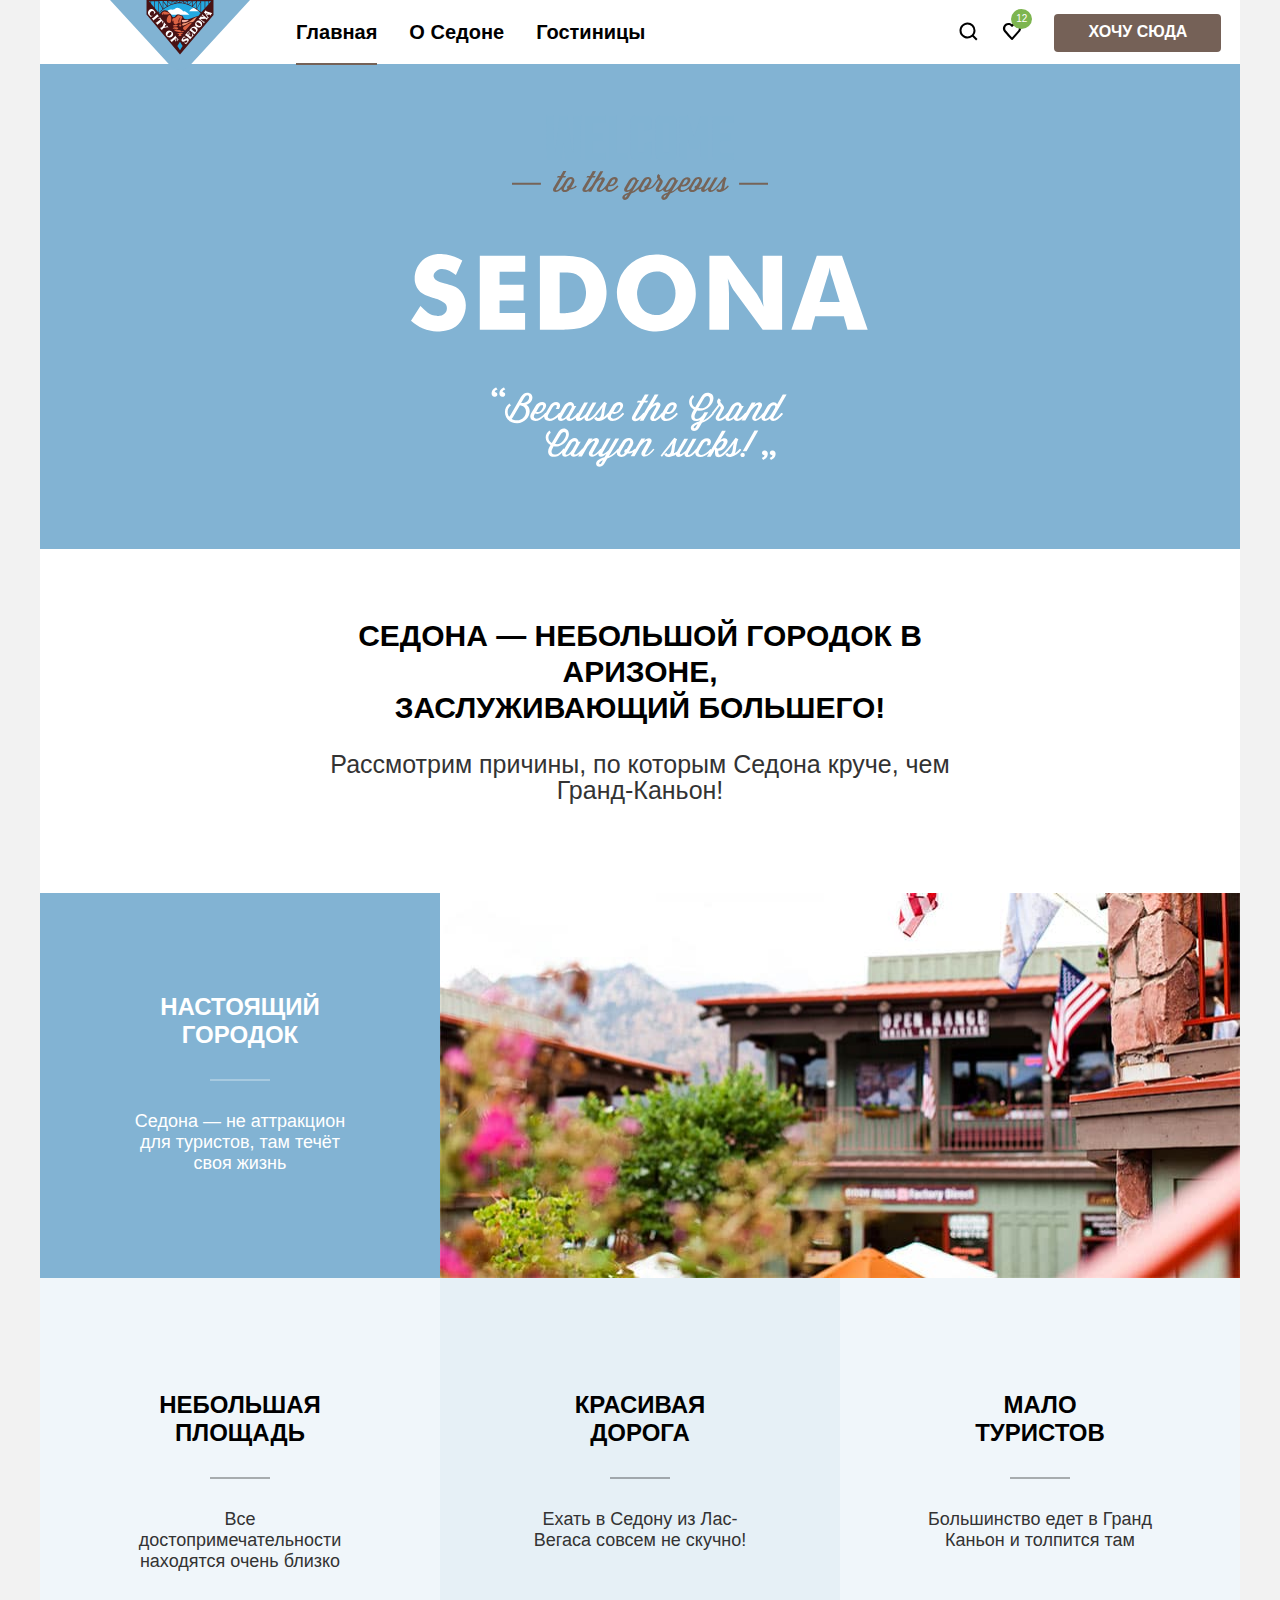
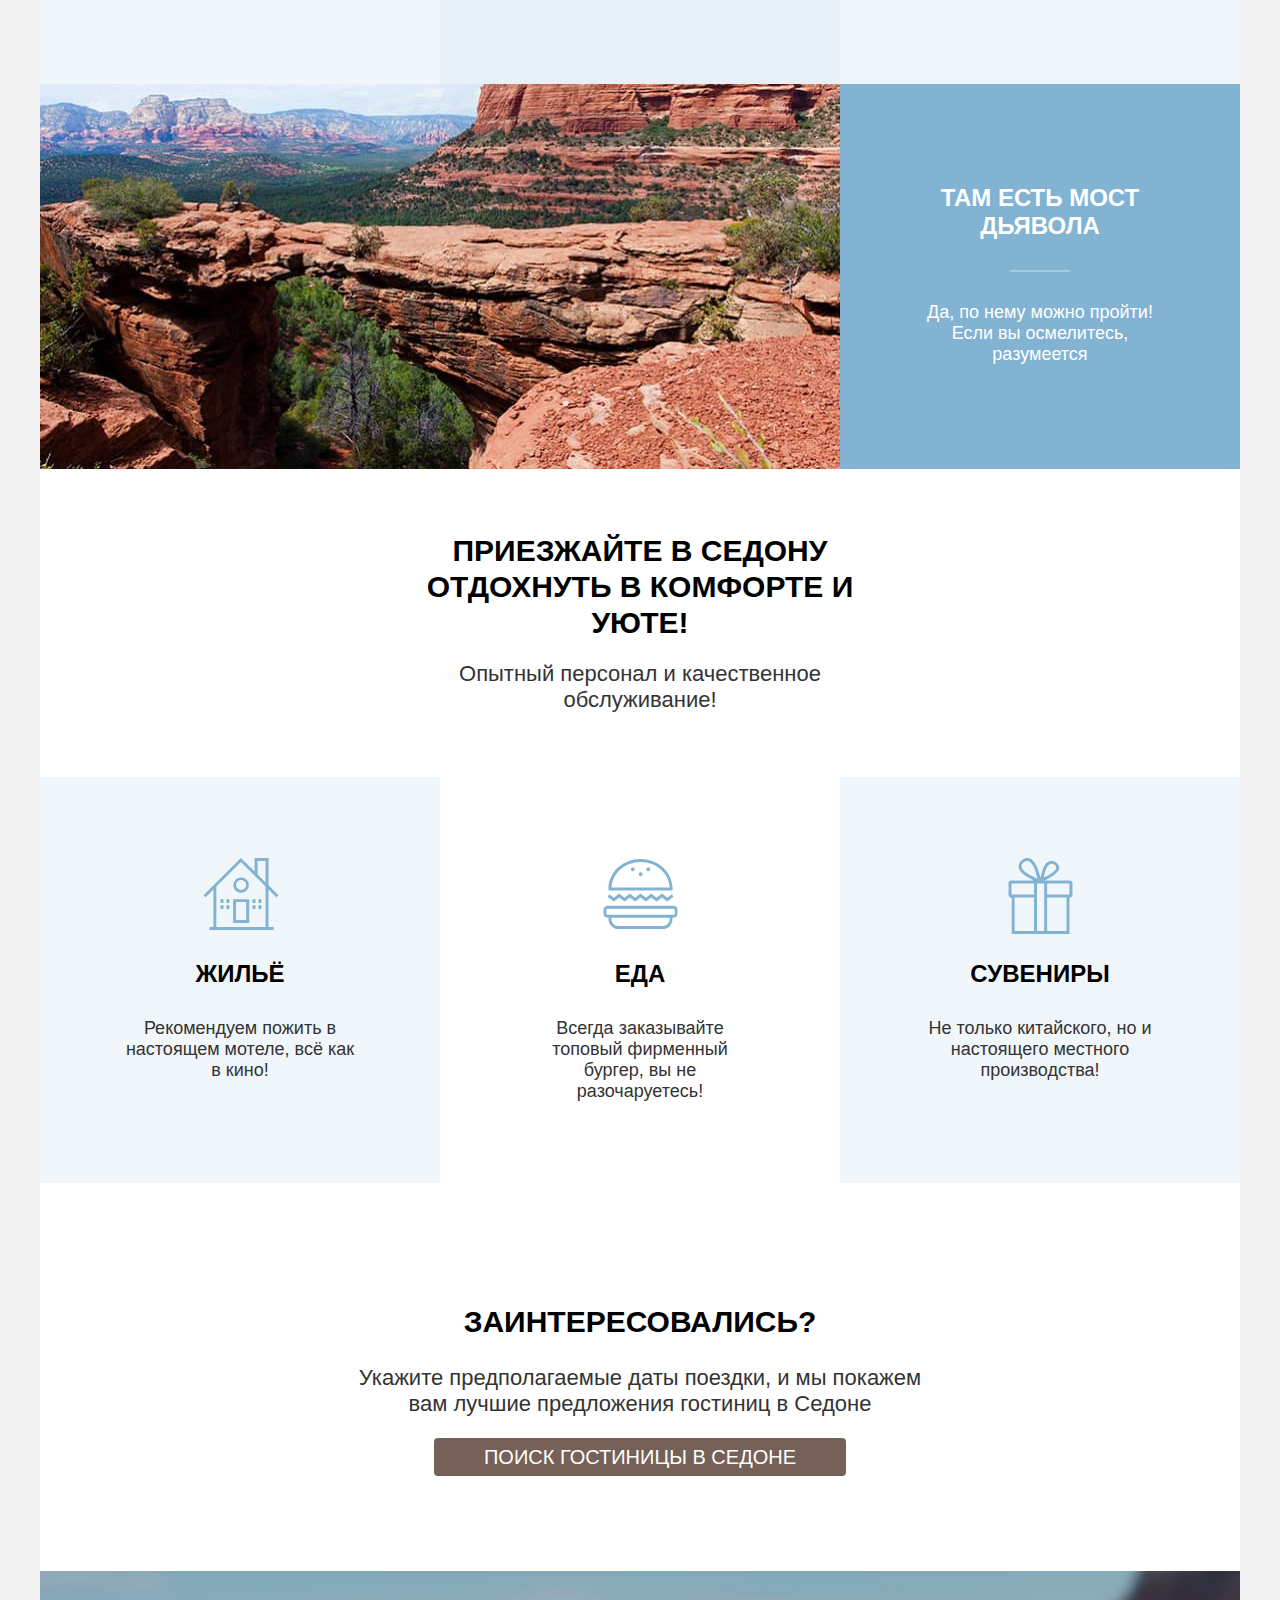
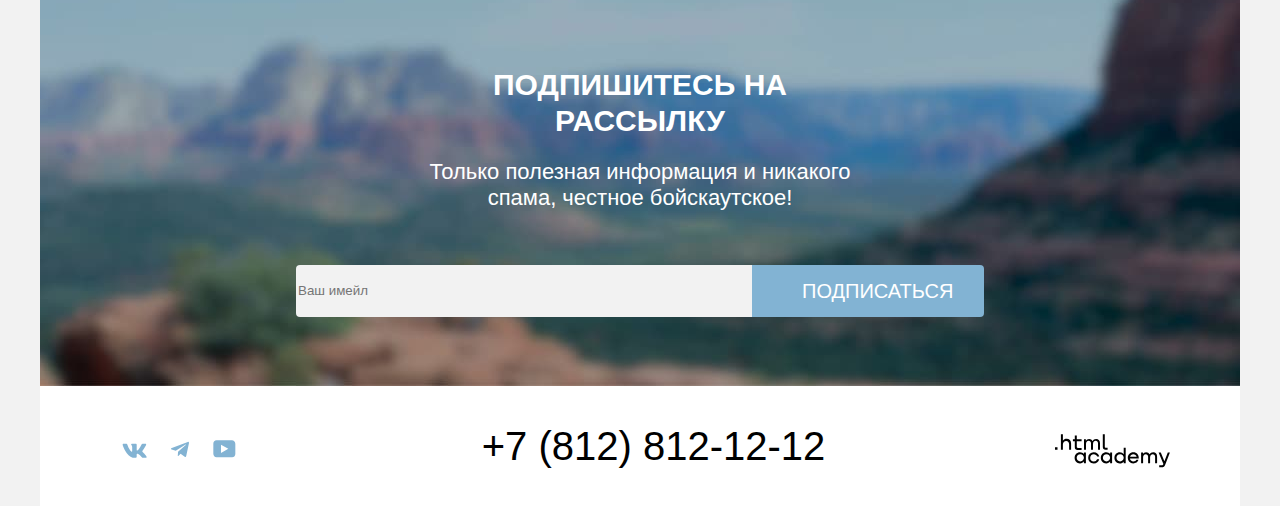
==== 8/index.html @ 2a5f6c81 ":heavy_check_mark: Сборка #8" ====
<!DOCTYPE html>
<html lang="ru">
  <head>
    <meta charset="utf-8">
    <title>Седона</title>
    <link rel="stylesheet" href="styles/styles.css">
    <base href="https://htmlacademy-htmlcss.github.io/2275235-sedona-36/8/">
</head>
  <body>
    <div class="content">
      <header class="page-header">
          <a><img class="logo" src="/images/logos/logo.svg" width="140" height="70" alt="Логотип Города Седона."></a>
        <nav class="navigation">
          <ul class="navigation-list">
            <li class="navigation-items">
              <a class="navigation-link lefthand">
                Главная
              </a>
            </li>
            <li class="navigation-items">
              <a class="navigation-link" href="#">
                О Седоне
              </a>
            </li>
            <li class="navigation-items">
              <a class="navigation-link" href="catalog.html">
                Гостиницы
              </a>
            </li>
          </ul>
          <ul class="navigation-list navigation-user">
            <li class="navigation-items">
              <a class="navigation-link" href="#">
                <span class="visually-hidden">
                Поиск.
              </span>
              </a>
            </li>
            <li class="navigation-items navigation-like">
              <a class="navigation-link" href="#">
                <span class="visually-hidden">
                Лайки.
              </span>
              </a>
            </li>
            <li class="navigation-items">
              <a class="want navigation-link btn" href="#">
                Хочу сюда
              </a>
            </li>
          </ul>
        </nav>
      </header>
      <main class="main-container main-index">
        <section class="about">
        <h1 class="visually-hidden">Добро пожаловать в "Седону"</h1>
        <img class="welcome" src="images/welcome.svg" width="458" height="352" alt="горы.">
        </section>
        <section class="advantages">
          <h2 class="visually-hidden">Преимущества</h2>
          <p class="remake">Седона — небольшой городок в Аризоне,<br>
          заслуживающий большего!</p>
          <p class="gray">Рассмотрим причины, по которым Седона круче, чем Гранд-Каньон!</p>
          <!--приемущества-->
          <ul class="advantages-list">
            <li class="advantages-item turquoise-advantages-item">
              <div class="index-image">
                <h3 class="advantages-title turquoise-advantages-title">Настоящий городок</h3>
                <p class="advantages-description turquoise-advantages-description">Седона — не аттракцион для туристов, там течёт своя жизнь</p>
              </div>
              <img class="picture" src="images/hotels/photo-1.jpg" width="800" height="385" alt="отель.">
            </li>
            <li class="advantages-item blue-advantages-item">
                <h3 class="advantages-title light-advantages-title">Небольшая площадь</h3>
                <p class="advantages-description center-advantages-description">Все достопримечательности находятся очень близко</p>
            </li>
            <li class="advantages-item center-advantages-item">
                <h3 class="advantages-title light-advantages-title">Красивая дорога</h3>
                <p class="advantages-description center-advantages-description">Ехать в Седону из Лас-Вегаса совсем не скучно!</p>
            </li>
            <li class="advantages-item blue-advantages-item">
                <h3 class="advantages-title light-advantages-title">Мало туристов</h3>
                <p class="advantages-description center-advantages-description">Большинство едет в Гранд Каньон и толпится там</p>
            </li>
            <li class="advantages-item turquoise-advantages-item">
              <img class="picture" src="images/canyon.jpg" width="800" height="385" alt="каньон.">
              <div class="index-image">
                <h3 class="advantages-title turquoise-advantages-title">Там есть мост дьявола</h3>
                <p class="advantages-description turquoise-advantages-description">Да, по нему можно пройти! Если вы осмелитесь, разумеется</p>
            </div>
            </li>
            <li class="lover-advantages-item">
                <h3 class="advantages-title lover-advantages-title">Приезжайте в Седону отдохнуть в комфорте и уюте!</h3>
                <p class="advantages-description lover-advantages-description">Опытный персонал и качественное обслуживание!</p>
            </li>
        </ul>
        <!--особенности-->
        <ul class="features">
          <li class="features-item edges-features-item">
              <h2 class="features-title">Жильё</h2>
              <p class="features-description">Рекомендуем пожить в настоящем мотеле,
                всё как в кино!</p>
          </li>
          <li class="features-item food-features-item">
              <h2 class="features-title food-features-title">Еда</h2>
              <p class="features-description food-features-description">Всегда заказывайте
                топовый фирменный бургер, вы не разочаруетесь!</p>
          </li>
          <li class="features-item edges-features-item">
              <h2 class="features-title">Сувениры</h2>
              <p class="features-description">Не только китайского,
                но и настоящего местного производства!</p>
          </li>
        </ul>
      </section>
      <!--сервис-->
      <section class="services">
        <div class="interested">
          <h2 class="services-title">Заинтересовались?</h2>
          <p class="services-text">Укажите предполагаемые даты поездки, и мы покажем вам лучшие предложения гостиниц в Седоне</p>
          <a class="services-link-botton btn" href="#">ПОИСК ГОСТИНИЦЫ В седоне</a>
        </div>
      </section>
      <section class="subscribe">
        <h2 class="subscribe-title"> Подпишитесь на рассылку</h2>
        <p class="subscribe-item">Только полезная информация и никакого спама, честное бойскаутское!</p>
        <form class="subscribe-form" action="https://echo.htmlacademy.ru/" method="post">
          <input class="box" type="email" id="email-field" name="subscribe-name" placeholder="Ваш имейл">
          <button class="button-email-btn" type="submit"><span class="email-btn-text">Подписаться</span></button>
        </form>
      </section>
      </main>
      <!--подвал-->
      <footer class="page-footer">
          <section class="footer-socials">
            <h2 class="visually-hidden">социальные сети</h2>
            <ul class="footer-socials-list">
              <li class="footer-socials-item">
                <a class="footer-socials-link" href="https://vk.com/htmlacademy">
                  <svg class="socials-icon" aria-hidden="true" focusable="false" xmlns="http://www.w3.org/2000/svg" width="25" height="15" fill="#83B3D3"><path fill-rule="evenodd" d="M24.12 1.8c.16-.54 0-.94-.8-.94H20.7c-.67 0-.98.34-1.15.73 0 0-1.33 3.2-3.22 5.27-.61.6-.9.8-1.23.8-.16 0-.41-.2-.41-.75v-5.1c0-.66-.19-.95-.74-.95H9.82c-.42 0-.67.3-.67.59 0 .62.95.76 1.04 2.51v3.8c0 .83-.15.98-.48.98-.9 0-3.06-3.2-4.34-6.88-.25-.72-.5-1-1.18-1H1.57c-.75 0-.9.34-.9.73 0 .68.89 4.07 4.14 8.55 2.17 3.06 5.23 4.72 8 4.72 1.68 0 1.88-.37 1.88-1v-2.32c0-.74.16-.88.7-.88.38 0 1.05.19 2.6 1.66 1.79 1.75 2.08 2.54 3.08 2.54h2.63c.75 0 1.12-.37.9-1.1-.23-.72-1.08-1.77-2.2-3.02-.62-.71-1.54-1.48-1.82-1.86-.39-.5-.28-.71 0-1.15 0 0 3.2-4.42 3.54-5.93Z" clip-rule="evenodd"/></svg>
                  <span class="visually-hidden">Вконтакте.</span>
                </a>
              </li>
              <li class="footer-socials-item">
                <a class="footer-socials-link" href="https://t.me/htmlacademy">
                  <svg class="socials-icon" aria-hidden="true" xmlns="http://www.w3.org/2000/svg" width="18" height="17" fill="#83B3D3"><path d="M16.79.96.84 7.1c-1.09.44-1.08 1.05-.2 1.32l4.1 1.28 9.47-5.98c.44-.27.85-.13.52.17l-7.68 6.93-.28 4.22c.41 0 .6-.2.83-.41l1.99-1.94 4.13 3.06c.77.42 1.31.2 1.5-.71l2.72-12.8c.28-1.1-.43-1.61-1.16-1.28Z"/></svg>
                  <span class="visually-hidden">Твиттер.</span>
                </a>
              </li>
              <li class="footer-socials-item">
                <a class="footer-socials-link" href="https://www.youtube.com/user/htmlacademyru">
                  <svg class="socials-icon" aria-hidden="true" xmlns="http://www.w3.org/2000/svg" width="23" height="18" fill="#83B3D3"><path d="M18.94.36H3.51C1.65.36.33 1.95.33 3.76v10.09c0 1.91 1.32 3.5 3.18 3.5h15.65c1.64 0 3.17-1.59 3.17-3.4V3.76c-.22-1.8-1.53-3.4-3.39-3.4ZM7.99 12.89V4.82l7.34 4.04-7.34 4.03Z"/></svg>
                  <span class="visually-hidden">Youtube.</span>
                </a>
              </li>
            </ul>
          </section>
          <section class="footer-contacts">
            <h2 class="visually-hidden">Контакты</h2>
            <address class="footer-contacts-phone-address">
              <a class="footer-contacts-phone" href="tel:+78128121212">+7 (812) 812-12-12</a>
            </address>
            <a class="footer-contacts-link" href="https://htmlacademy.ru/">
              <svg class="footer-logo" aria-hidden="true xmlns="http://www.w3.org/2000/svg" width="115" height="34" fill="#000"><path d="M0 13.26v2.6h2.5v-2.6H0Zm11.6-8.4c-1.6 0-2.8.7-3.6 1.7h-.1V.36h-2v15.5h2v-5.3c0-2.1 1.3-3.6 3.3-3.6 1.8 0 2.9 1.4 2.9 3.2v5.7h2v-6.1c.1-3-1.8-4.9-4.5-4.9Zm15 .3h-4.8v-3.7h-2v3.8h-1.9v2h1.9v6c0 1.7 1 2.7 2.7 2.7h4.1v-2h-3.7c-.7 0-1.1-.4-1.1-1.1v-5.7h4.8v-2Zm14.5-.2c-1.6 0-2.9.8-3.5 2.1h-.1c-.6-1.2-1.8-2.1-3.4-2.1-1.4 0-2.5.8-3.1 1.8h-.1v-1.6H29v10.6h2v-5.4c0-2 1-3.5 2.6-3.5 1.5 0 2.4 1 2.4 2.6v6.3h2v-5.6c0-2.4 1.4-3.3 2.6-3.3 1.5 0 2.4 1 2.4 2.6v6.3h2v-6.5c.1-2.5-1.4-4.3-3.9-4.3Zm6.7 8.1c0 1.7 1 2.7 2.8 2.7h2v-2h-1.7c-.7 0-1.1-.4-1.1-1.1V.36h-2v12.7Zm-18.9 7c-.9-1.1-2.2-1.8-3.9-1.8-3.1 0-5.4 2.3-5.4 5.6s2.3 5.6 5.4 5.6c1.8 0 3-.8 3.8-1.9h.1v1.6h2v-10.6h-2v1.5Zm-3.6 7.4c-2.2 0-3.6-1.6-3.6-3.6s1.4-3.6 3.6-3.6 3.6 1.6 3.6 3.6c0 1.9-1.4 3.6-3.6 3.6Zm18.9-5.1c-.5-2.4-2.6-4.1-5.4-4.1a5.4 5.4 0 0 0-5.6 5.6c0 3.1 2.2 5.6 5.6 5.6 2.8 0 4.9-1.8 5.4-4.2h-2.1a3.4 3.4 0 0 1-3.3 2.3c-2.2 0-3.6-1.6-3.6-3.6s1.4-3.6 3.6-3.6c1.6 0 2.8 1 3.3 2.2h2.1v-.2Zm10.9-2.3c-.9-1.1-2.2-1.8-3.9-1.8-3.1 0-5.4 2.3-5.4 5.6s2.3 5.6 5.4 5.6c1.8 0 3-.8 3.8-1.9h.1v1.6h2v-10.6h-2v1.5Zm-3.6 7.4c-2.2 0-3.6-1.6-3.6-3.6s1.4-3.6 3.6-3.6 3.6 1.6 3.6 3.6c0 1.9-1.5 3.6-3.6 3.6Zm17.2-7.3c-.9-1.1-2.2-1.9-3.9-1.9-3.1 0-5.4 2.3-5.4 5.6s2.2 5.6 5.4 5.6c1.7 0 3-.8 3.8-1.8h.1v1.5h2v-15.4h-2v6.4Zm-3.6 7.3c-2.2 0-3.6-1.6-3.6-3.6s1.4-3.6 3.6-3.6 3.6 1.6 3.6 3.6c-.1 2-1.5 3.6-3.6 3.6Zm13.2-9.2c-3.3 0-5.5 2.5-5.5 5.6 0 3 2.1 5.6 5.5 5.6 2.5 0 4.5-1.3 5.2-3.6h-2.1c-.5 1-1.6 1.6-3 1.6-1.9 0-3.3-1.3-3.4-2.9h8.8c.2-3.6-2-6.3-5.5-6.3Zm0 1.9c1.7 0 3 1 3.3 2.6h-6.5c.3-1.5 1.5-2.6 3.2-2.6Zm19.9-1.9c-1.6 0-2.9.8-3.6 2h-.1c-.6-1.2-1.8-2-3.4-2-1.4 0-2.5.7-3.1 1.8v-1.5h-1.9v10.6h2v-5.4c0-2 1-3.4 2.6-3.5 1.5 0 2.4 1 2.4 2.6v6.3h2v-5.6c0-2.4 1.4-3.3 2.6-3.3 1.5 0 2.4 1 2.4 2.6v6.3h2v-6.5c.1-2.6-1.4-4.4-3.9-4.4Zm11.2 9.1-3.6-8.9h-2.2l4.8 11.6c-.3.9-.7 1.2-1.7 1.2h-2.5v2h2.5c1.8 0 2.8-.8 3.5-2.6l4.7-12.2h-2.1l-3.4 8.9Z"/></svg>
            </a>
          </section>
      </footer>
    </div>
  </body>
</html>
---- 8/styles/styles.css ----
@font-face {
  font-family: "PT Sans";
  font-style: normal;
  font-weight: 400;
  src: url(/fonts/ptsans-400.woff2) format("woff2");
  font-display: swap;
}
@font-face {
  font-family: "PT Sans";
  font-style: normal;
  font-weight: 700;
  src: url(/fonts/ptsans-700.woff2) format("woff2");
  font-display: swap;
}
html {
  height: 100%;
}
body {
  height: 100%;
  margin: 0;
  padding: 0;
  font-family: "PT Sans", sans-serif;
  font-size: 22px;
  line-height: 26px;
  align-items: center;
  color: #333333;
  background-color: #F2F2F2;
}
.visually-hidden {
  position: absolute;
  width: 1px;
  height: 1px;
  margin: -1px;
  padding: 0;
  border: 0;
  clip: rect(0 0 0 0);
  overflow: hidden;
}
.content {
  background-color: #ffffff;
  width: 1200px;
  margin: 0 auto;
  display: flex;
  flex-direction: column;
  min-height: 100%;
}
/*навигация*/
.page-header {
  display: flex;
  height: 64px;
}
.logo {
  cursor: pointer;
  margin-left: 70px;
  margin-right: 30px;
  position: relative;
}
.navigation {
  display: flex;
  flex-wrap: wrap;
}
.navigation-list {
  list-style: none;
  display: flex;
  margin: 0;
  padding: 0;
  min-width: 339px;
  height: 64px;
}
.navigation-user {
  margin-left: 285px;
  min-width: 268px;
}
.navigation-user .navigation-link {
  min-width: 12px;
  min-height: 22px;
}
.navigation-user .navigation-items:nth-child(1) .navigation-link {
  background-image: url("/images/icons/search.svg");
  background-repeat: no-repeat;
  background-position: center;
}
.navigation-user .navigation-items:nth-child(2) .navigation-link {
  background-image: url("/images/icons/heart.svg");
  background-repeat: no-repeat;
  background-position: center;
}
.navigation-link {
  position: relative;
  display: block;
  padding: 20px 16px;
  font-size: 20px;
  line-height: 24px;
  font-weight: 700;
  color: #000000;
  text-decoration: none;
  cursor: pointer;
}
.lefthand::before {
  content: "";
  position: absolute;
  right: 16px;
  left: 16px;
  bottom: -1px;
  border-bottom: 2px solid #756257;
}
.navigation-items {
  position: relative;
}
.navigation-like::before {
  content: "12";
  position: absolute;
  padding: 5px;
  bottom: 35px;
  right: 2px;
  background-color: #7DB54F;
  border-radius: 50%;
  color: #ffffff;
  font-size: 10px;
  line-height: 10px;
  z-index: 1;
}
.want {
  margin-left: 20px;
  margin-top: 14px;
  margin-bottom: 14px;
  font-size: 16px;
  line-height: 20px;
  text-transform: uppercase;
  color: #ffffff;
  background-color: #756157;
  padding: 8px 34px;
  border-radius: 4px;
  cursor: pointer;
}
.btn:hover,
.btn:focus {
  background-color: rgba(97, 80, 72, 1);
}
.btn:active {
  background-color: rgba(117, 97, 87, 1);
}
.btn:disabled {
  background-color: rgba(229, 229, 229, 1);
}
/*меню*/
.main-container {
  flex-grow: 1;
}
.main-index {
  font-size: 18px;
  line-height: 21px;
  text-align: center;
}
.about {
  background-image: url("/images/background/background.jpg");
  background-repeat: no-repeat;
  background-size: 100%  auto;
  background-color: #82B3D3;
  height: 485px;
}
.welcome {
  display: block;
  margin: 0 auto;
  padding-top: 51px;
  padding-bottom: 25px;
}
.about::after {
  content: "";
  background-image: url("/images/level.svg");
  background-repeat: no-repeat;
  display: block;
  background-size: 100% auto;
  height: 57px;
}
/*приемущества*/
.remake {
  width: 620px;
  margin-left: auto;
  margin-right: auto;
  margin-top: 69px;
  margin-bottom: 25px;
  font-size: 30px;
  line-height: 36px;
  font-weight: 700;
  color: #000000;
  text-transform: uppercase;
}
.gray {
  width: 651px;
  margin-left: auto;
  margin-right: auto;
  margin-bottom: 90px;
  font-size: 25px;
  line-height: 26px;
}
/*список*/
.advantages-list {
  margin-top: 21px;
  display: flex;
  justify-content: space-between;
  flex-wrap: wrap;
  margin: 0;
  padding: 0;
  list-style: none;
}
.advantages-item {
  width: 400px;
  min-height: 385px;
}
.advantages-description {
  margin: 0;
}
.index-image {
  width: 230px;
  margin: 100px 85px;
}
.center-advantages-description {
  padding-left: 85px;
  padding-right: 85px;
  padding-bottom: 112.5px;
}
.advantages-title {
  margin: 0;
  font-size: 24px;
  line-height: 28px;
  text-transform: uppercase;
}
.light-advantages-title {
  padding-top: 112.5px;
  padding-left: 112.5px;
  padding-right: 112.5px;
  color: #000000;
}
.turquoise-advantages-title::after {
  display: block;
  content: "";
  width: 60px;
  margin: 0 auto;
  margin-top: 30px;
  margin-bottom: 30px;
  border-bottom: 2px solid rgba(255, 255, 255, 0.3);
}
.light-advantages-title::after {
  display: block;
  content: "";
  width: 60px;
  margin: 0 auto;
  margin-top: 30px;
  margin-bottom: 30px;
  border-bottom: 2px solid rgba(0, 0, 0, 0.3);
}
.center-advantages-title {
  color: #000000;
  padding-top: 112.5px;
  padding-left: 112.5px;
  padding-right: 112.5px;
}
.turquoise-advantages-item {
  display: flex;
  width: 1200px;
  background-color: #82B3D3;
}
.turquoise-advantages-title {
  color: #ffffff;
}
.turquoise-advantages-description {
  color: #ffffff;
}
.blue-advantages-item {
  background-color: rgba(131, 179, 211, 0.12);
}
.center-advantages-item {
  background-color: rgba(131, 179, 211, 0.2);
}
.lover-advantages-item {
  background-color: #ffffff;
  width: 505px;
  margin-left: auto;
  margin-right: auto;
}
.lover-advantages-title {
  color: #000000;
  font-size: 30px;
  line-height: 36px;
  margin-top: 64px;
  margin-bottom: 20px;
  text-transform: uppercase;
}
.lover-advantages-description {
  font-size: 22px;
  line-height: 26px;
  width: 490px;
  margin-top: 20px;
  margin-bottom: 64px;
  margin-left: auto;
  margin-right: auto;
}
/*особености*/
.features {
  display: flex;
  margin: 0;
  padding: 0;
  list-style: none;
}
.features-item {
  background-position: 50% 81px;
  background-repeat: no-repeat;
  width: 400px;
  min-height: 385px;
}
.features-title {
  width: 230px;
  margin-top: 183px;
  margin-bottom: 30px;
  margin-left: auto;
  margin-right: auto;
}
.features-description {
  width: 230px;
  margin-left: auto;
  margin-right: auto;
  margin-top: 30px;
  margin-bottom: 81px;
}
.edges-features-item:nth-child(1) {
  background-image: url("/images/icons/Advantage-icon.svg");
  background-color: rgba(131, 179, 211, 0.12);
}
.food-features-item {
  background-image: url("/images/icons/Advantage-icon1.svg");
}
.edges-features-item:nth-child(3) {
  background-image: url("/images/icons/Advantage-icon-2.svg");
  background-color: rgba(131, 179, 211, 0.12);
}
.features-title {
  font-size: 24px;
  line-height: 28px;
  color: #000000;
  text-transform: uppercase;
}
.food-features-item {
  background-color: #ffffff;
}
/*сервис*/
.services {
  padding-top: 96px;
  padding-bottom: 96px;
}
.services-title {
  font-size: 30px;
  line-height: 36px;
  color: #000000;
  text-transform: uppercase;
}
.interested {
  width: 592px;
  margin: 0 auto;
}
.services-text {
  font-size: 22px;
  line-height: 26px;
}
.services-link-botton {
  border-radius: 4px;
  font-size: 20px;
  line-height: 36px;
  color: #ffffff;
  background-color: #756157;
  text-decoration: none;
  text-transform: uppercase;
  padding: 8px 50px;
  cursor: pointer;
}
.subscribe {
  background-image: url("/images/background/background-1.jpg");
  background-size: 100% auto;
  background-repeat: no-repeat;
  background-color: #82B3D3;
  height: 415px;
  text-align: center;
}
.subscribe-title {
  width: 404px;
  padding-top: 96px;
  margin-left: auto;
  margin-right: auto;
  padding-bottom: 20px;
  margin-top: 0;
  margin-bottom: 0;
  font-size: 30px;
  line-height: 36px;
  color: #ffffff;
  text-transform: uppercase;
}
.subscribe-item {
  width: 475px;
  margin-top: 0;
  margin-left: auto;
  margin-right: auto;
  margin-bottom: 54px;
  font-size: 22px;
  line-height: 26px;
  color: #ffffff;
}
.subscribe-form {
  display: flex;
  flex-direction: row;
  justify-content: center;
}
.box {
  width: 452px;
  border: none;
  border-radius: 4px 0 0 4px;
}
.button-email-btn {
  width: 232px;
  padding: 8px 50px;
  border: none;
  border-radius: 0 4px 4px 0;
  font-size: 20px;
  line-height: 36px;
  text-transform: uppercase;
  background-color: #82B3D3;
  color: #ffffff;
  cursor: pointer;
}
.button-email-btn:hover,
.accomodation-btn:hover,
.button:hover,
.button-email-btn:focus,
.accomodation-btn:focus,
.button:focus {
  background-color: rgba(104, 162, 202, 1);
}
.button-email-btn:active,
.accomodation-btn:active,
.button:active {
background-color: rgba(130, 179, 211, 1);
}
.button-email-btn:disabled,
.accomodation-btn:disabled,
.button:disabled {
  background-color: rgba(229, 229, 229, 1);
}
/*подвал*/
.page-footer {
  display: flex;
  justify-content: space-between;
  width: 1200px;
  height: 120px;
  background-color: #ffffff;
  color: #000000;
  list-style: none;
}
.footer-socials-list {
  display: flex;
  width: 142px;
  list-style: none;
  margin-left: 70px;
  margin-right: 41.5px;
  margin-top: 40px;
  margin-bottom: 35px;
  padding: 0;
}
.footer-socials-item {
  max-width: 48px;
  max-height: 40px;
  padding: 12px;
}
.footer-socials-link {
  font-size: 18px;
  line-height: 21px;
  color: #000000;
  text-decoration: none;

}
.footer-socials-link:hover .socials-icon,
.footer-socials-link:focus .socials-icon {
  fill: #68A2CA;
}
.footer-socials-link:active .socials-icon {
  fill: rgba(104, 162, 202, 0.3);
}
.footer-contacts {
  display: flex;
  background-color: #ffffff;
  color: #000000;
  margin-top: 40px;
  margin-bottom: 35px;
  text-align: center;
}
.footer-contacts-phone {
  font-style: normal;
  font-size: 40px;
  line-height: 40px;
  text-decoration: none;
  text-align: center;
  color: #000000;
}
.footer-contacts-phone:hover {
  color: #756157;
}
.footer-contacts-phone:focus {
  color: #756157
}
.footer-contacts-phone:active {
  color: rgba(117, 97, 87, 0.3);
}
.footer-contacts-phone-address {
  width: 720px;
  margin-right: 41.5px;
}
.footer-logo {
  display: flex;
  align-items: center;
  width: 115px;
  margin-right: 70px;
  margin-top: 8.5px;
}
.footer-contacts-link:hover .footer-logo,
.footer-contacts-link:focus .footer-logo {
  fill: #756157;
}
.footer-contacts-link:active .footer-logo {
  fill: rgba(117, 97, 87, 0.3);
}
/*каталог*/
.main-inner {
  font-size: 18px;
  line-height: 21px;
}
/*таблица*/
.accommodations {
  background-image: url("/images/background/background-filter.jpg");
  background-repeat: no-repeat;
  background-size: cover;
  background-color: #82B3D3;
  font-size: 18px;
  line-height: 23px;
  color: #ffffff;
  height: 412px;
}
.inner-header-title {
  margin-top: 0;
  font-size: 60px;
  line-height: 78px;
  font-weight: 700;
  padding-top: 35px;
  margin-bottom: 8px;
  margin-left: 70px;
}
.accomodations-filter {
  display: flex;
  justify-content: space-between;
}
.accomodation-filter-list {
  list-style: none;
  padding-left: 0;
}
.choose {
  list-style: none;
  padding: 0;
  margin: 0;
}
.accomodations-filter-group {
  min-width: 151px;
  height: 157px;
  border: none;
  margin: 0;
  padding: 0;
}
.infrastructure {
  margin-right: 70px;
  padding: 0;
}
.housing {
  margin-right: 140px;
  padding: 0;
}
.cost {
  min-width: 288px;
}
.accomodation-filter-item {
  padding: 0;
  margin-bottom: 16px;
}
.breadcrumbs {
  padding: 0;
}
.breadcrumbs-item {
  min-width: 114px;
  margin-left: 70px;
  margin-top: 8px;
  font-size: 16px;
  line-height: 21px;
  list-style: none;
  display: block;
}
.homeward:hover {
  fill: rgba(255, 255, 255, 0.6);
}
.homeward:focus {
  fill: rgba(255, 255, 255, 1);
}
.homeward:active {
  fill: rgba(255, 255, 255, 0.3);
}
.homeward {
  text-decoration: none;
  margin-right: 0;
  padding: 0;
}
.forward {
  margin-right: 10.8px;
  margin-left: 11.3px;
}
.hotels:hover {
  color: rgba(255, 255, 255, 0.6);
}
.hotels:focus {
  color: rgba(255, 255, 255, 1);
}
.hotels:active {
  color: rgba(255, 255, 255, 0.3);
}
.variety {
  margin-top: 40px;
  width: 1060px;
  height: 160px;
  margin-left: 70px;
  margin-right: 70px;
  margin-bottom: 70px;
}
.breadcrumbs-link {
  width: 73px;
  text-decoration: none;
  color: #ffffff;
}
.accomodations-filter-title {
  font-size: 20px;
  line-height: 24px;
}
.accomodation-btn {
  color: #ffffff;
  font-size: 16px;
  line-height: 20px;
  font-weight: 700;
  background-color: #82B3D3;
  text-transform: uppercase;
  text-align: center;
  padding: 8px 50px;
  margin-bottom: 32px;
  border: none;
  border-radius: 4px;
}
.accomodation-btn-reset {
  color: #ffffff;
  font-size: 16px;
  line-height: 20px;
  font-weight: 700;
  text-transform: uppercase;
  background-color: transparent;
  text-align: center;
  padding: 8px 50px;
  border: none;
  border-radius: 4px;
}
.accomodation-btn-reset:hover {
  background-color: transparent;
  color: rgba(255, 255, 255, 0.6);
}
.accomodation-btn-reset:focus {
  border: 3px solid #83B3D3;
  border-radius: 4px;
  color: #ffffff;
}
.accomodation-btn-reset:active,
.accomodation-btn-reset:disabled {
  border-radius: 4px;
  color: rgba(255, 255, 255, 1);
}
.price-filter {
  border: none;
  padding: 0;
}
.price-min {
  border-radius: 4px 0 0 4px;
}
.price-max {
  border-radius: 0 4px 4px 0;
}
/*поиск*/
.search-result {
  display: flex;
  justify-content: space-between;
  width: 1060px;
  height: 49px;
  margin-top: 50px;
  margin-bottom: 40px;
  margin-left: 70px;
  margin-right: 70px;
}
.search-result .button-cards {
  width: 48px;
  height: 48px;
  margin-right: 8px;
}
.search-result .button-cards:last-child {
  margin-right: 0;
}
.search-result-title {
  margin-right: auto;
  width: 338px;
  margin-top: 6.8px;
  margin-bottom: 6.8px;
  font-size: 30px;
  line-height: 36px;
  font-weight: 700;
  color: #000000;
  text-transform: uppercase;
}
.select-control {
  appearance: none;
  border: 2px solid #e5e5e5;
  background-image: url("/images/icons/arrow.svg");
  background-repeat: no-repeat;
  background-position: right 20px center;
  margin-right: 70px;
  width: 292px;
  border-radius: 4px;
  padding: 12px 20px;
  padding-right: 40px;
  height: 49px;
  font-size: 18px;
  line-height: 21px;
  color: #333333;
}
.select-control:hover,
.select-control:focus {
  border-color: #68A2CA;
}
.select-control:active {
  border-color: #3F5E72;
}
.select-control:disabled {
  border-color: rgba(0, 0, 0, 0.3);
  color: rgba(0, 0, 0, 0.3);
}
.tile {
  background-image: url("/images/icons/tile.svg");
  background-repeat: no-repeat;
  background-position: center;
  border: 2px solid rgba(0, 0, 0, 1);
  border-radius: 4px;
}
.tile:hover,
.tile:active,
.open:hover,
.open:active,
.list:hover,
.list:active {
  border: 2px solid rgba(0, 0, 0, 1);
}
.tile:focus,
.open:focus,
.list:focus {
  border: 2px solid rgba(104, 162, 202, 1);
}
.open {
  background-image: url("/images/icons/open.svg");
  background-repeat: no-repeat;
  background-position: center;
  border: 2px solid rgba(229, 229, 229, 1);
  border-radius: 4px;
}
.list {
  background-image: url("/images/icons/list.svg");
  background-repeat: no-repeat;
  background-position: center;
  border: 2px solid rgba(229, 229, 229, 1);
  border-radius: 4px;
}
/*список гостиниц*/
.search-result-list {
  display: grid;
  grid-template-columns: repeat(3, 340px);
  gap: 20px;
  width: 1060px;
  margin: 0 auto;
  margin-bottom: 40px;
  padding: 0;
  list-style: none;
}
.search-result-item {
  display: grid;
  grid-template-rows: 212px min-content auto min-content min-content;
  grid-template-columns: 140px 140px;
  column-gap: 20px;
  border-radius: 4px;
  padding-left: 20px;
  padding-right: 20px;
  margin-top: 20px;
  margin-bottom: 20px;
}
.search-result-card {
  grid-column: 1 / 3;
}
.search-result-hotel {
  width: 300px;
  grid-column: 1 / 3;
  margin-top: 16px;
  margin-bottom: 0;
  font-size: 24px;
  line-height: 28px;
  font-weight: 700;
  color: #000000;
}
.search-result-desc,
.button-search-result,
.stars {
  grid-column: 1 / 2;
  margin-top: 16px;
  margin-bottom: 0;
}
.search-result-price,
.button,
.button-pressed,
.rating-text {
  grid-column: 2/3;
  margin-top: 16px;
  margin-bottom: 0;
}
.search-result-price {
  width: 140px;
  font-size: 18px;
  line-height: 21px;
  text-align: right;
  color: #333333;
}
.button-search-result {
  width: 88px;
  padding: 8px 26px;
  border-radius: 4px;
  font-size: 16px;
  line-height: 20px;
  font-weight: 700;
  text-align: center;
  color: #ffffff;
  text-transform: uppercase;
  background-color: #756157;
  text-decoration: none;
}
.button {
  width: 140px;
  border: none;
  border-radius: 4px;
  font-size: 16px;
  line-height: 21px;
  font-weight: 700;
  text-align: center;
  color: #ffffff;
  background-color: #82B3D3;
  text-transform: uppercase;
}
.button-pressed {
  width: 140px;
  border: none;
  border-radius: 4px;
  font-size: 16px;
  line-height: 21px;
  font-weight: 700;
  text-align: center;
  color: #ffffff;
  background-color: #7DB54F;
  text-transform: uppercase;
}
.button-pressed:hover,
.button-pressed:focus {
  background-color: rgba(108, 158, 66, 1);
}
.button-pressed:active {
  background-color: rgba(125, 181, 79, 1);
}
.button-pressed:disabled {
  background-color: rgba(229, 229, 229, 1);
}
.rating-text {
  font-size: 16px;
  line-height: 20px;
  text-align: right;
  padding: 9px 22px;
  border-radius: 4px;
  width: 96px;
  color: #333333;
  background-color: #F2F2F2;
  text-transform: uppercase;
}
.star-2 {
  background-image: url("/images/icons/star.svg");
  background-repeat: repeat-x;
  background-position: 0;
  width: 45px;
}
.star-3 {
  background-image: url("/images/icons/star.svg");
  background-repeat: repeat-x;
  background-position: 0;
  width: 70px;
}
.star-4 {
  background-image: url("/images/icons/star.svg");
  background-repeat: repeat-x;
  background-position: 0 50%;
  width: 95px;
}

/* пагинация */
.pagination {
  margin: 0;
  padding: 0;
  background-color: #ffffff;
}
.pagination-row {
  display: flex;
  gap: 8px;
  margin-top: 80px;
  margin-bottom: 40px;
  margin-left: 70px;
  width: 1060px;
}
.pagination-item {
  width: 60px;
  height: 60px;
  text-align: center;
  list-style: none;
}
.pagination-link {
  display: block;
  box-sizing: border-box;
  font-size: 20px;
  line-height: 36px;
  font-weight: 700;
  color: #ffffff;
  background-color: #82B3D3;
  border-radius: 4px;
  text-decoration: none;
  padding: 11px 23px;
  height: 60px;
}
.pagination-link:hover,
.pagination-link:focus  {
  background-color: rgba(104, 162, 202, 1);
  box-shadow: inset 0 0 0 1px #82b3d3;
}
.pagination-link:active {
  background-color: rgba(130, 179, 211, 1);
  color: rgba(255, 255, 255, 0.3)
}
.pagination-current {
  display: block;
  box-sizing: border-box;
  font-size: 20px;
  line-height: 36px;
  font-weight: 700;
  border-radius: 4px;
  color: #000000;
  background-color: #F2F2F2;
  text-decoration: none;
  padding: 11px 23px;
}
.end {
  padding: 11px 18px;
}
.main-subscribe {
  background-color: #ffffff;
  height: 415px;
  text-align: center;
}
.main-subscribe-caption {
  width: 404px;
  padding-top: 96px;
  margin-left: auto;
  margin-right: auto;
  margin-bottom: 20px;
  font-size: 30px;
  line-height: 36px;
  color: #000000;
  text-transform: uppercase;
}
.main-subscribe-text {
  width: 475px;
  margin-top: 20px;
  margin-left: auto;
  margin-right: auto;
  margin-bottom: 54px;
  font-size: 22px;
  line-height: 26px;
}
.subscribe-form {
  display: flex;
  flex-direction: row;
  justify-content: center;
}
.box {
  width: 452px;
  border: none;
  border-radius: 4px 0 0 4px;
  background-color: #F2F2F2;
}
.button-email-btn {
  width: 232px;
  padding: 8px 50px;
  border: none;
  border-radius: 0 4px 4px 0;
  font-size: 20px;
  line-height: 36px;
  text-transform: uppercase;
  background-color: #82B3D3;
  color: #ffffff;
}
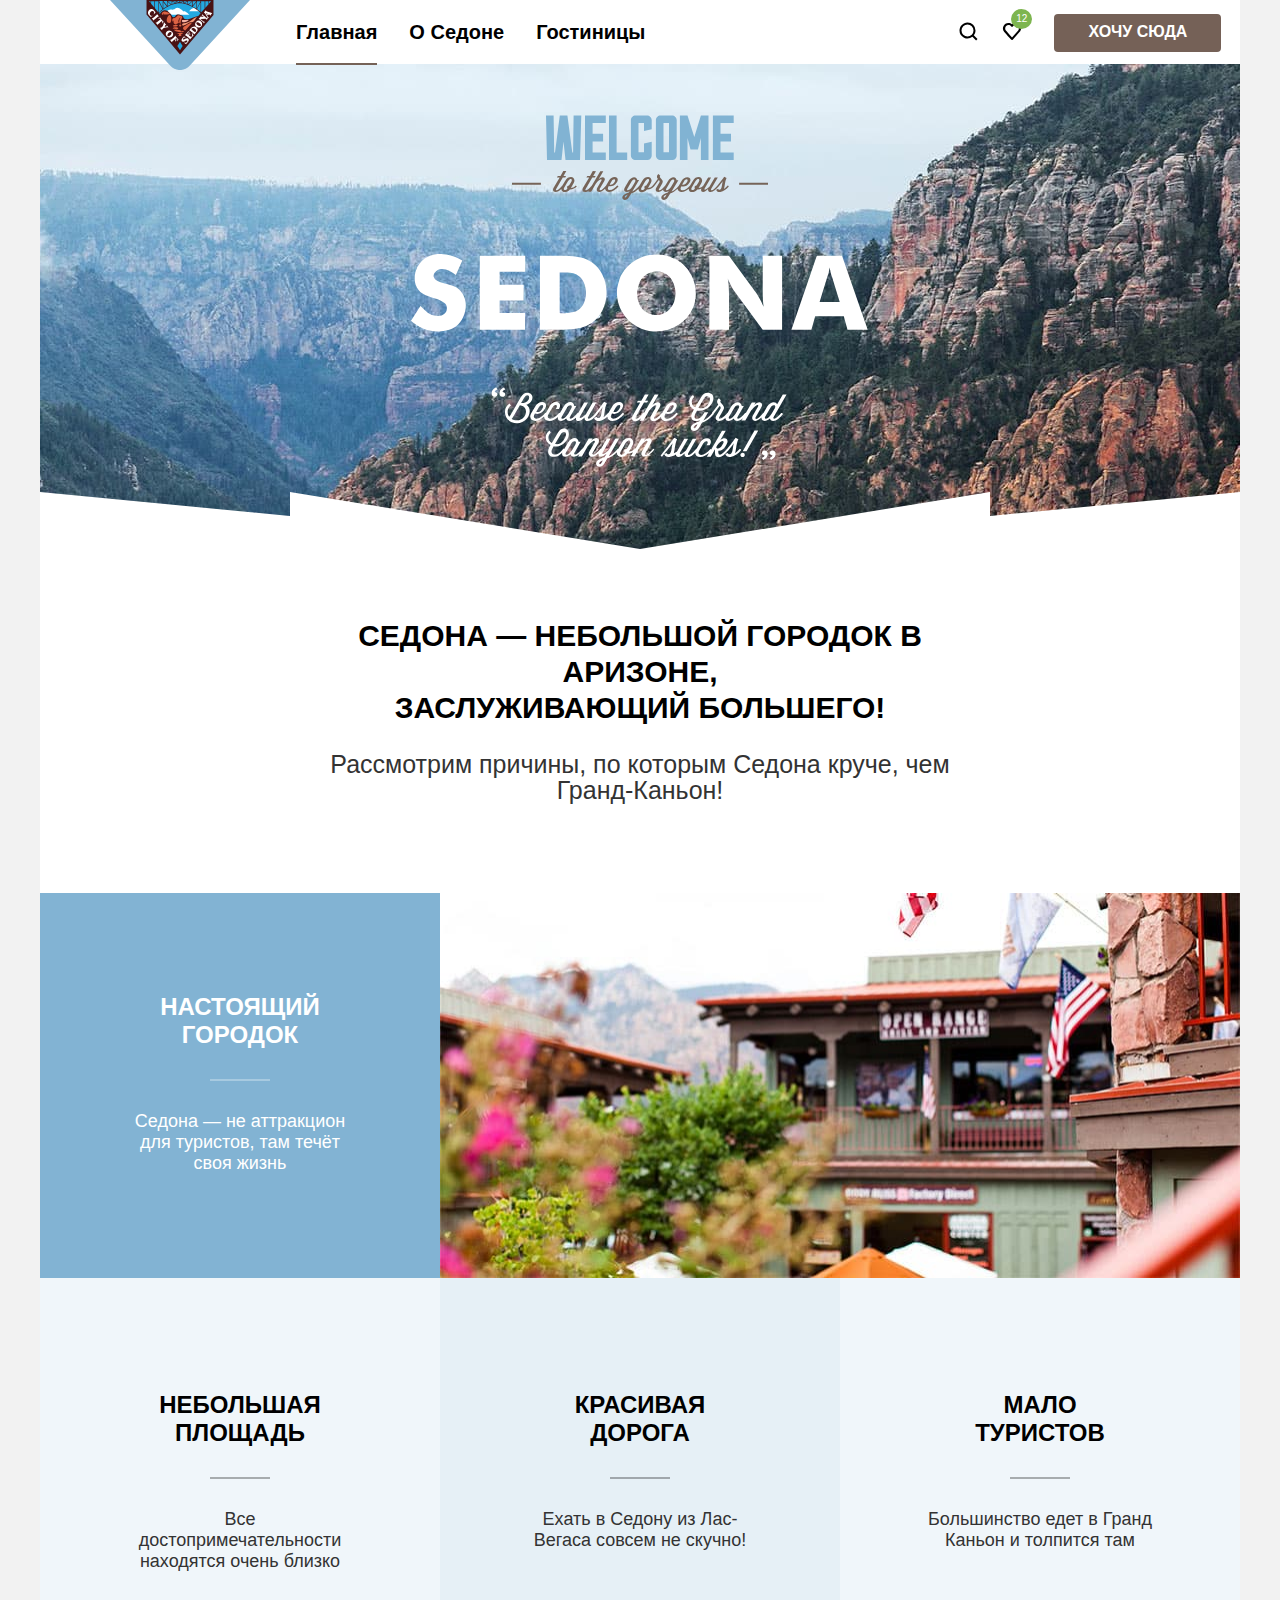
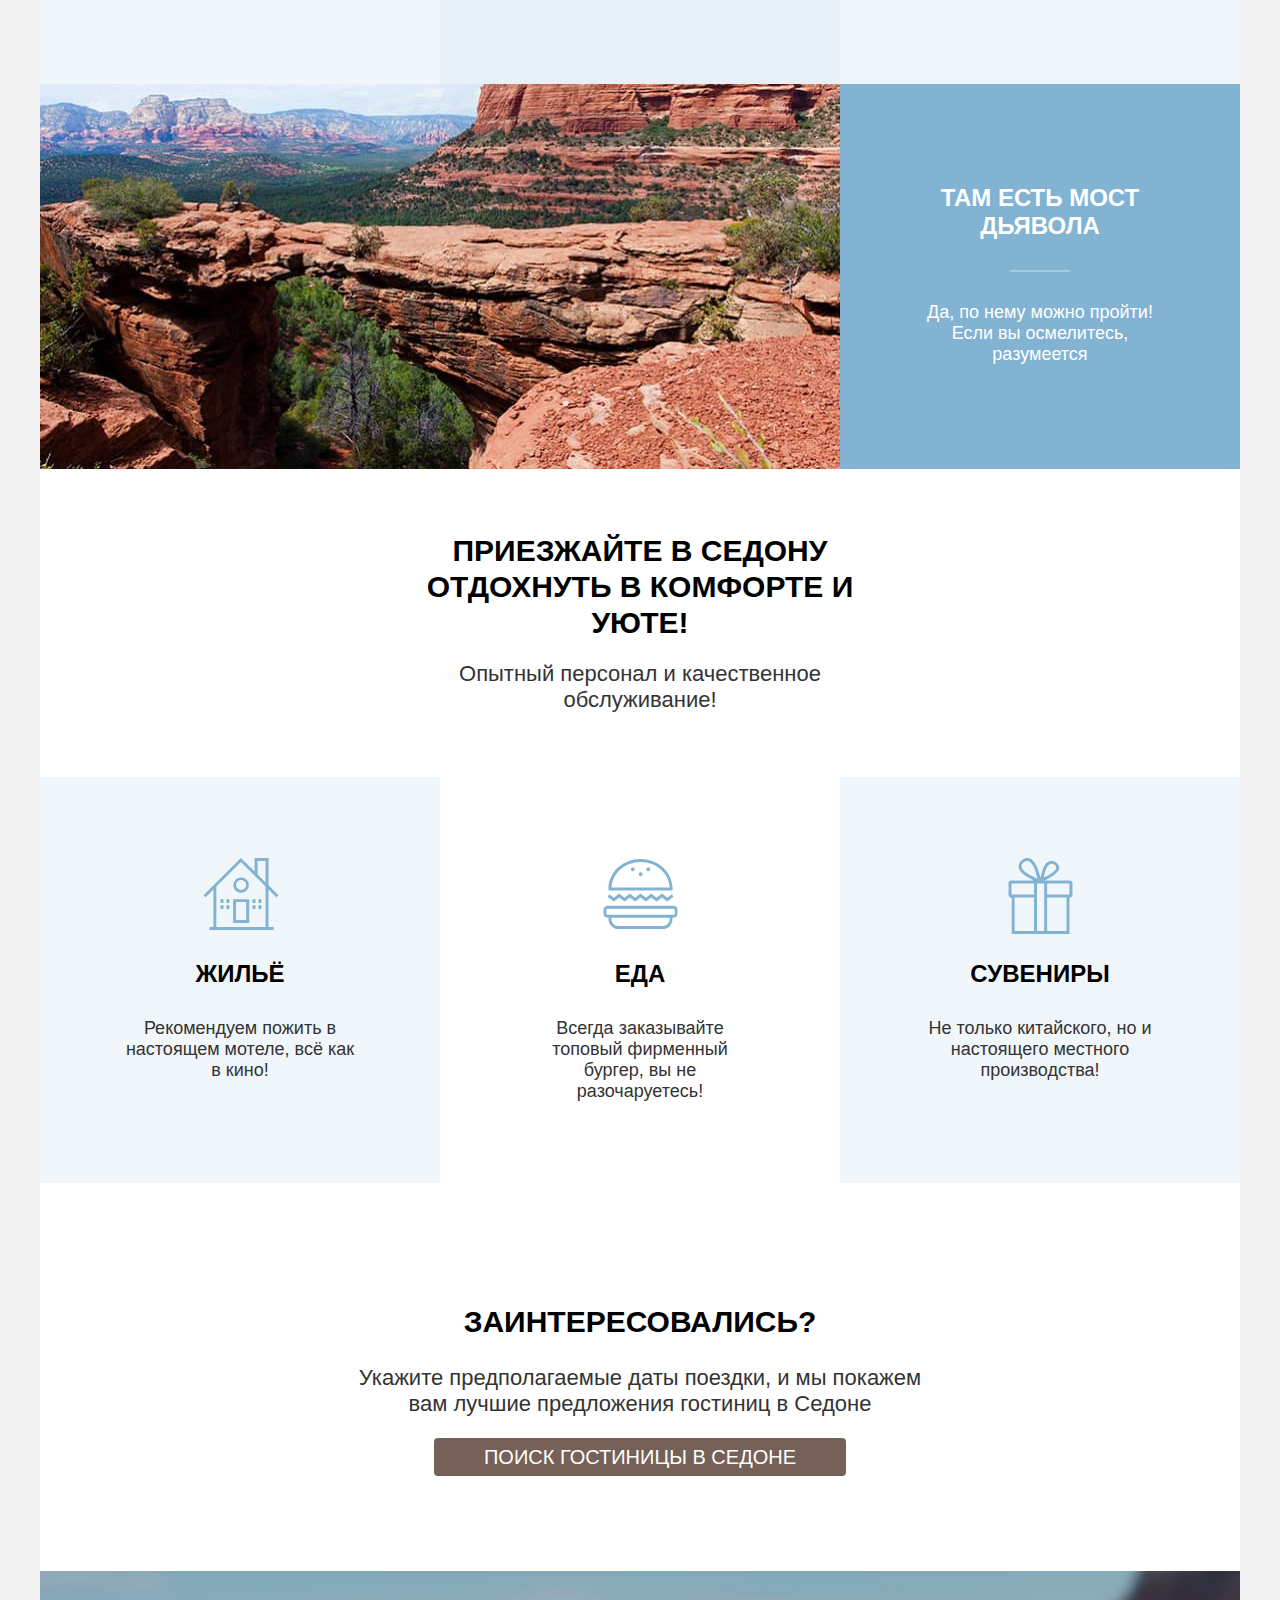
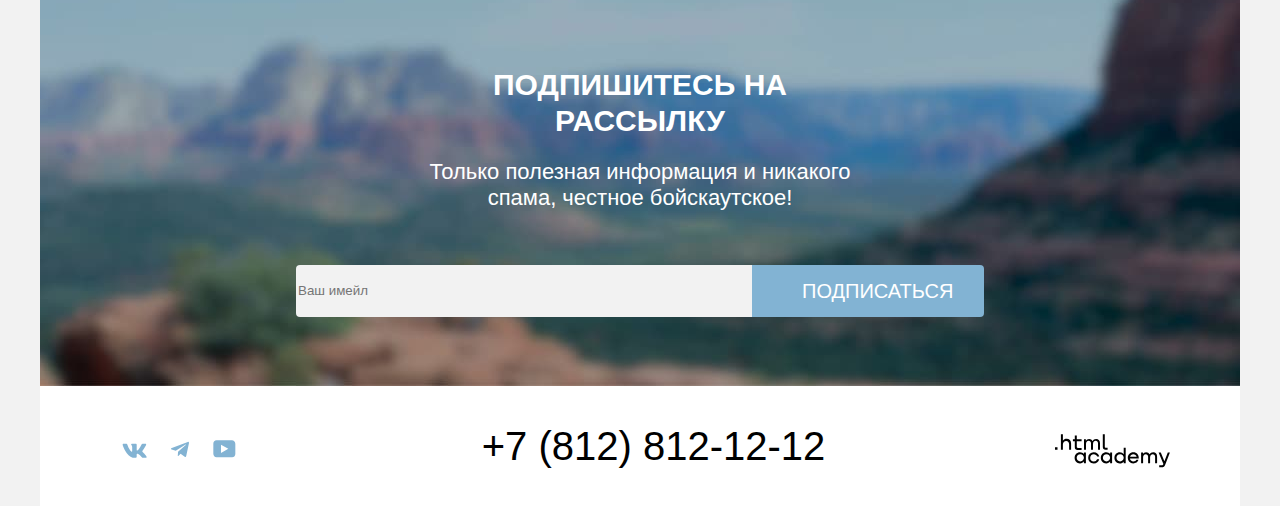
==== commit 2d91faba: ":heavy_check_mark: Сборка #8" ====
--- a/8/index.html
+++ b/8/index.html
@@ -9,7 +9,7 @@
   <body>
     <div class="content">
       <header class="page-header">
-          <a><img class="logo" src="/images/logos/logo.svg" width="140" height="70" alt="Логотип Города Седона."></a>
+          <a><img class="logo" src="images/logos/logo.svg" width="140" height="70" alt="Логотип Города Седона."></a>
         <nav class="navigation">
           <ul class="navigation-list">
             <li class="navigation-items">
--- a/8/styles/styles.css
+++ b/8/styles/styles.css
@@ -76,12 +76,12 @@
   min-height: 22px;
 }
 .navigation-user .navigation-items:nth-child(1) .navigation-link {
-  background-image: url("/images/icons/search.svg");
+  background-image: url("../images/icons/search.svg");
   background-repeat: no-repeat;
   background-position: center;
 }
 .navigation-user .navigation-items:nth-child(2) .navigation-link {
-  background-image: url("/images/icons/heart.svg");
+  background-image: url("../images/icons/heart.svg");
   background-repeat: no-repeat;
   background-position: center;
 }
@@ -153,7 +153,7 @@
   text-align: center;
 }
 .about {
-  background-image: url("/images/background/background.jpg");
+  background-image: url("../images/background/background.jpg");
   background-repeat: no-repeat;
   background-size: 100%  auto;
   background-color: #82B3D3;
@@ -167,7 +167,7 @@
 }
 .about::after {
   content: "";
-  background-image: url("/images/level.svg");
+  background-image: url("../images/level.svg");
   background-repeat: no-repeat;
   display: block;
   background-size: 100% auto;
@@ -324,14 +324,14 @@
   margin-bottom: 81px;
 }
 .edges-features-item:nth-child(1) {
-  background-image: url("/images/icons/Advantage-icon.svg");
+  background-image: url("../images/icons/Advantage-icon.svg");
   background-color: rgba(131, 179, 211, 0.12);
 }
 .food-features-item {
-  background-image: url("/images/icons/Advantage-icon1.svg");
+  background-image: url("../images/icons/Advantage-icon1.svg");
 }
 .edges-features-item:nth-child(3) {
-  background-image: url("/images/icons/Advantage-icon-2.svg");
+  background-image: url("../images/icons/Advantage-icon-2.svg");
   background-color: rgba(131, 179, 211, 0.12);
 }
 .features-title {
@@ -374,7 +374,7 @@
   cursor: pointer;
 }
 .subscribe {
-  background-image: url("/images/background/background-1.jpg");
+  background-image: url("../images/background/background-1.jpg");
   background-size: 100% auto;
   background-repeat: no-repeat;
   background-color: #82B3D3;
@@ -533,7 +533,7 @@
 }
 /*таблица*/
 .accommodations {
-  background-image: url("/images/background/background-filter.jpg");
+  background-image: url("../images/background/background-filter.jpg");
   background-repeat: no-repeat;
   background-size: cover;
   background-color: #82B3D3;
@@ -689,7 +689,7 @@
   border-radius: 4px 0 0 4px;
 }
 .price-max {
-  border-radius: 0 4px 4px 0;
+  border-radius: 0 4px 4px;
 }
 /*поиск*/
 .search-result {
@@ -724,7 +724,7 @@
 .select-control {
   appearance: none;
   border: 2px solid #e5e5e5;
-  background-image: url("/images/icons/arrow.svg");
+  background-image: url("../images/icons/arrow.svg");
   background-repeat: no-repeat;
   background-position: right 20px center;
   margin-right: 70px;
@@ -749,7 +749,7 @@
   color: rgba(0, 0, 0, 0.3);
 }
 .tile {
-  background-image: url("/images/icons/tile.svg");
+  background-image: url("../images/icons/tile.svg");
   background-repeat: no-repeat;
   background-position: center;
   border: 2px solid rgba(0, 0, 0, 1);
@@ -769,14 +769,14 @@
   border: 2px solid rgba(104, 162, 202, 1);
 }
 .open {
-  background-image: url("/images/icons/open.svg");
+  background-image: url("../images/icons/open.svg");
   background-repeat: no-repeat;
   background-position: center;
   border: 2px solid rgba(229, 229, 229, 1);
   border-radius: 4px;
 }
 .list {
-  background-image: url("/images/icons/list.svg");
+  background-image: url("../images/icons/list.svg");
   background-repeat: no-repeat;
   background-position: center;
   border: 2px solid rgba(229, 229, 229, 1);
@@ -898,19 +898,19 @@
   text-transform: uppercase;
 }
 .star-2 {
-  background-image: url("/images/icons/star.svg");
+  background-image: url("../images/icons/star.svg");
   background-repeat: repeat-x;
   background-position: 0;
   width: 45px;
 }
 .star-3 {
-  background-image: url("/images/icons/star.svg");
+  background-image: url("../images/icons/star.svg");
   background-repeat: repeat-x;
   background-position: 0;
   width: 70px;
 }
 .star-4 {
-  background-image: url("/images/icons/star.svg");
+  background-image: url("../images/icons/star.svg");
   background-repeat: repeat-x;
   background-position: 0 50%;
   width: 95px;
